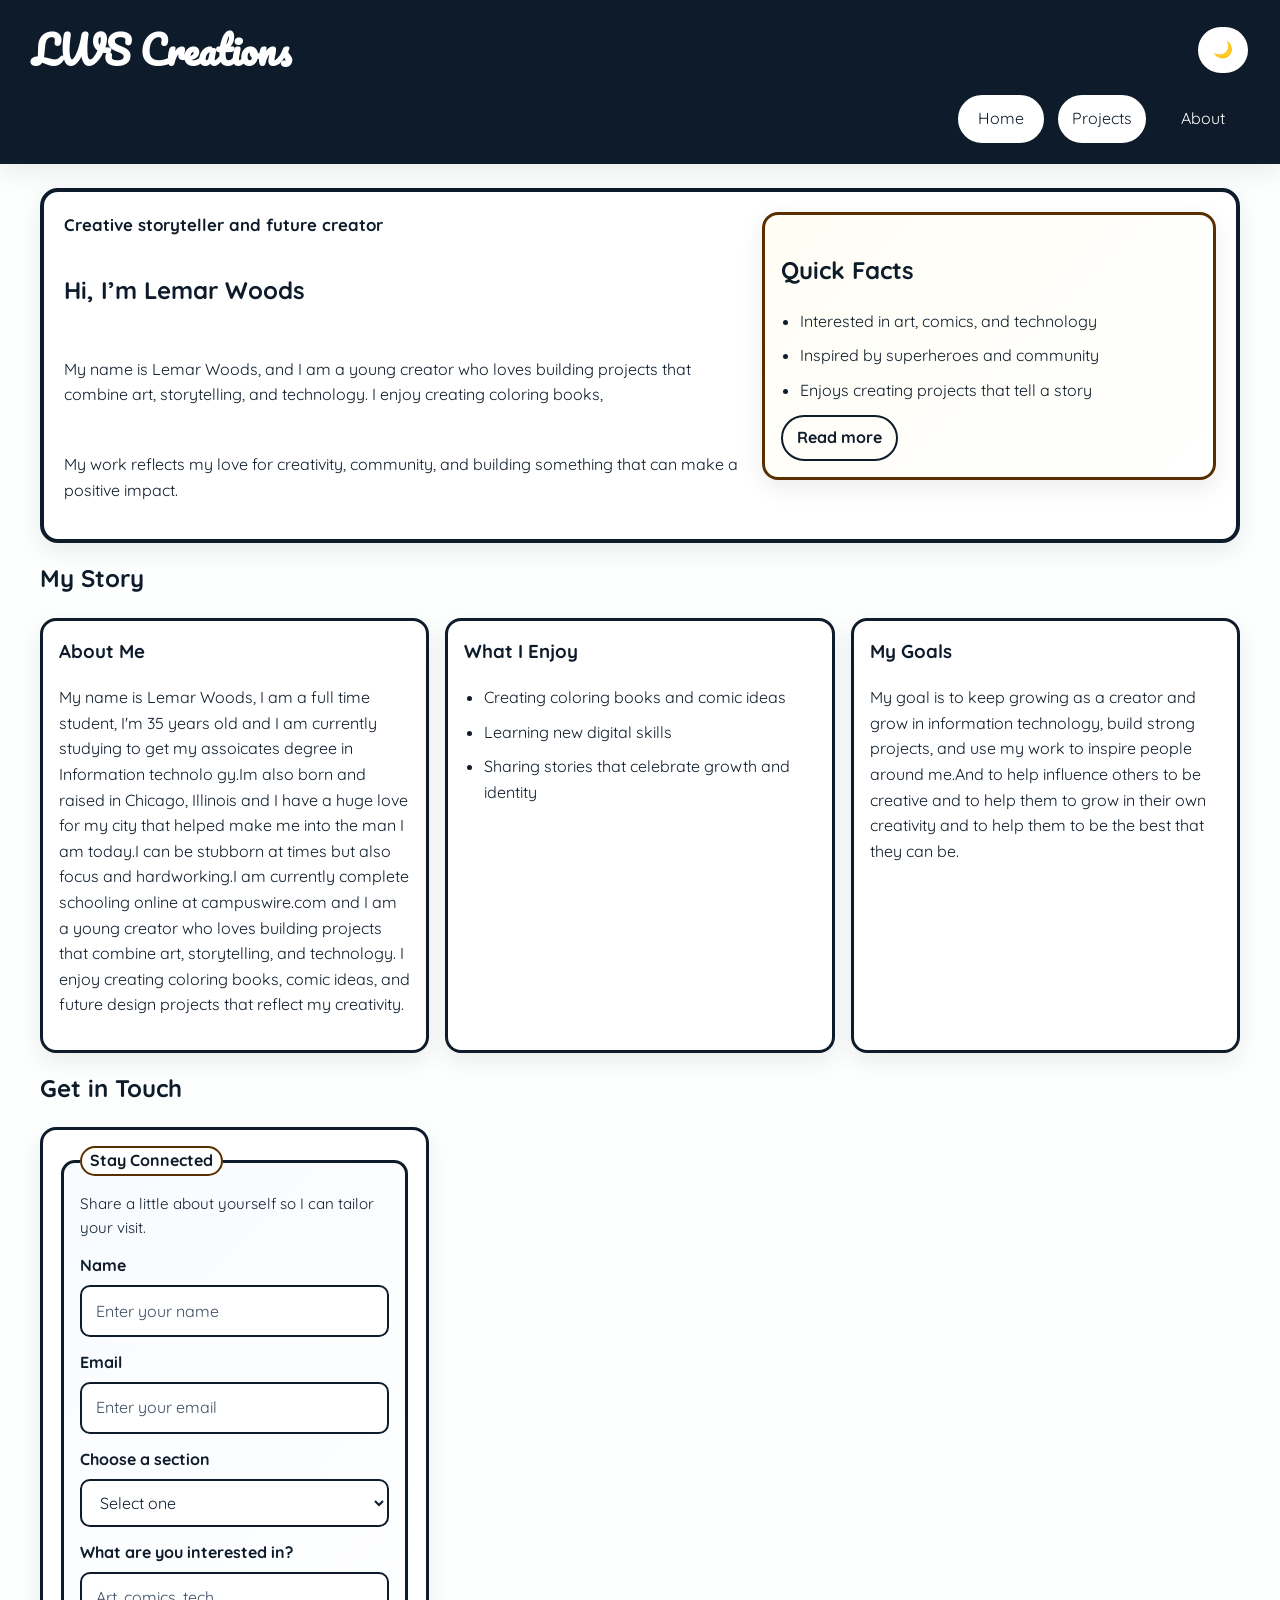
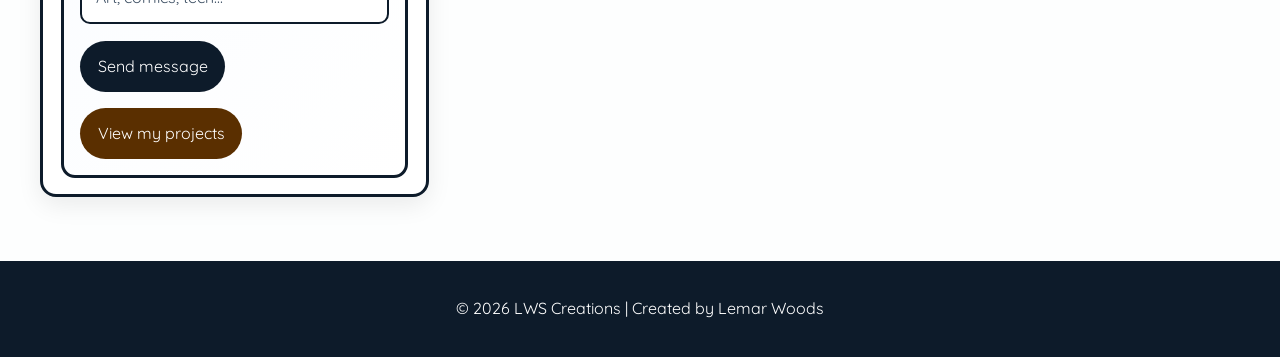
==== about.html @ 0c905b4f "Add DOM interactions and UI enhancements" ====
<!DOCTYPE html>
<!-- Updated: 2026-08-10 v2 -->
<html lang="en" dir="ltr">

<head>
    <meta charset="UTF-8">
    <meta name="viewport" content="width=device-width, initial-scale=1.0">
    <meta name="description"
        content="Learn more about Lemar Woods, his creative journey, and the ideas behind LWS Creations.">
    <title>About Me | LWS Creations</title>
    <link rel="preconnect" href="https://fonts.googleapis.com">
    <link rel="preconnect" href="https://fonts.gstatic.com" crossorigin>
    <link href="https://fonts.googleapis.com/css2?family=Pacifico&family=Quicksand:wght@400;500;700&display=swap"
        rel="stylesheet">
    <link rel="stylesheet" href="./assets/css/style.css">
</head>

<body>
    <a class="skip-link" href="#main-content-title">Skip to main content</a>
    <div class="page">
        <header class="site-header">
            <div class="header-row">
                <a class="site-brand" href="index.html">LWS Creations</a>
                <div class="header-actions">
                    <button class="theme-toggle" type="button" aria-label="Switch to dark mode" aria-pressed="false">🌙</button>
                    <button class="nav-toggle" type="button" aria-label="Toggle navigation" aria-expanded="false">Menu</button>
                </div>
            </div>
            <nav class="top-nav" aria-label="Main navigation" aria-hidden="true">
                <a href="index.html" class="nav-box">Home</a>
                <a href="projects.html" class="nav-box">Projects</a>
                <a href="about.html" class="nav-box" aria-current="page">About</a>
            </nav>
        </header>
        <main id="main-content">
            <section class="about-hero" aria-labelledby="main-content-title">
                <div class="about-hero__content">
                    <p class="tagline">Creative storyteller and future creator</p>
                    <h1 id="main-content-title" tabindex="-1">Hi, I’m Lemar Woods</h1>
                    <p>
                        My name is Lemar Woods, and I am a young creator who loves building projects that combine art,
                        storytelling, and technology. I enjoy creating coloring books,
                    </p>
                    <p>
                        My work reflects my love for creativity, community, and building something that can make a
                        positive impact.
                    </p>
                </div>

                <div class="about-card about-card--accent">
                    <h2>Quick Facts</h2>
                    <ul class="about-list">
                        <li>Interested in art, comics, and technology</li>
                        <li>Inspired by superheroes and community</li>
                        <li>Enjoys creating projects that tell a story</li>
                    </ul>
                    <button class="read-more-toggle" type="button" data-read-more-target="about-facts" aria-expanded="false">Read more</button>
                    <div id="about-facts" class="read-more-content" hidden>
                        <p>
                            I am always learning how to blend creativity with practical digital skills so my ideas can
                            grow into meaningful projects and experiences.
                        </p>
                    </div>
                </div>
            </section>

            <section class="about-grid" aria-labelledby="story-heading">
                <h2 id="story-heading">My Story</h2>
                <article class="about-card">
                    <h3>About Me</h3>
                    <p>
                        My name is Lemar Woods, I am a full time student, I'm 35 years old and I am currently studying
                        to
                        get my assoicates degree in Information technolo
                        gy.Im also born and raised in Chicago, Illinois and I have a huge love for my city that helped
                        make me into the man I am today.I can be stubborn at times but also focus and hardworking.I am
                        currently complete schooling online at campuswire.com and I am a young creator who loves
                        building projects that combine art, storytelling, and technology. I enjoy creating coloring
                        books, comic ideas, and future design projects that reflect my creativity.
                    </p>
                </article>

                <article class="about-card">
                    <h3>What I Enjoy</h3>
                    <ul class="about-list">
                        <li>Creating coloring books and comic ideas</li>
                        <li>Learning new digital skills</li>
                        <li>Sharing stories that celebrate growth and identity</li>
                    </ul>
                </article>

                <article class="about-card">
                    <h3>My Goals</h3>
                    <p>
                        My goal is to keep growing as a creator and grow in information technology, build strong
                        projects, and use my work to inspire
                        people around me.And to help influence others to be creative and to help them to grow in their
                        own creativity and to help them to be the best that they can be.
                    </p>
                </article>
            </section>

            <section class="about-grid" aria-labelledby="connect-section-heading">
                <h2 id="connect-section-heading">Get in Touch</h2>
                <article class="about-card">
                    <form class="about-form" action="#" method="post" novalidate>
                        <fieldset class="about-fieldset">
                            <legend>Stay Connected</legend>
                            <p class="about-help-text">Share a little about yourself so I can tailor your visit.</p>
                            <div class="about-form-group">
                                <label class="about-label" for="name">Name</label>
                                <input type="text" id="name" name="name" placeholder="Enter your name"
                                    class="about-input" aria-describedby="name-error" autocomplete="name" required>
                                <p id="name-error" class="error-message" role="alert" hidden>Please enter your name.</p>
                            </div>
                            <div class="about-form-group">
                                <label class="about-label" for="email">Email</label>
                                <input type="email" id="email" name="email" placeholder="Enter your email"
                                    class="about-input" aria-describedby="email-error" autocomplete="email"
                                    inputmode="email" required>
                                <p id="email-error" class="error-message" role="alert" hidden>Please enter a valid email
                                    address.</p>
                            </div>
                            <div class="about-form-group">
                                <label class="about-label" for="section-select">Choose a section</label>
                                <select id="section-select" name="section" class="about-input"
                                    aria-describedby="section-error" required>
                                    <option value="">Select one</option>
                                    <option value="projects">Projects</option>
                                    <option value="about">About</option>
                                </select>
                                <p id="section-error" class="error-message" role="alert" hidden>Please choose a section.
                                </p>
                            </div>
                            <div class="about-form-group">
                                <label class="about-label" for="interest">What are you interested in?</label>
                                <input type="text" id="interest" name="interest" placeholder="Art, comics, tech..."
                                    class="about-input" aria-describedby="interest-error" required>
                                <p id="interest-error" class="error-message" role="alert" hidden>Please enter your
                                    interest.</p>
                            </div>
                            <div class="about-actions">
                                <button type="submit" class="btn">Send message</button>
                                <a class="btn btn--secondary" href="./projects.html">View my projects</a>
                            </div>
                        </fieldset>
                    </form>
                </article>
            </section>
        </main>

        <footer>
            <p>&copy; <span data-current-year></span> LWS Creations | Created by Lemar Woods</p>
        </footer>
    </div>
    <script src="./assets/js/site.js"></script>
</body>

</html>
---- assets/css/style.css ----
@import url('https://fonts.googleapis.com/css2?family=Pacifico&family=Quicksand:wght@400;500;700&display=swap');

:root {
    --navy: #0d1b2a;
    --gold: #5a2f00;
    --ink-strong: #102132;
    --placeholder-ink: #3d4f63;
    --danger: #8a1f17;
    --light: #fdfefe;
    --white: #ffffff;
    --shadow: 0 8px 24px rgba(0, 0, 0, 0.08);
}

body.dark-mode {
    --navy: #eaf1ff;
    --gold: #f7d27d;
    --ink-strong: #edf3ff;
    --placeholder-ink: #c2d1ec;
    --danger: #ff9d96;
    --light: #0b1220;
    --white: #142133;
    --shadow: 0 10px 28px rgba(0, 0, 0, 0.35);
}

* {
    box-sizing: border-box;
}

body {
    margin: 0;
    padding: 0;
    font-family: 'Quicksand', 'Segoe UI', Arial, sans-serif;
    background-color: var(--light);
    color: var(--navy);
    font-size: 16px;
    line-height: 1.6;
    min-width: 320px;
    transition: background-color 0.2s ease, color 0.2s ease;
}

a:hover,
a:focus-visible,
button:hover,
button:focus-visible,
.btn:hover,
.btn:focus-visible,
.nav-box:hover,
.nav-box:focus-visible,
.about-input:focus {
    outline: 3px solid var(--gold);
    outline-offset: 3px;
}

.skip-link {
    position: absolute;
    left: -9999px;
    top: 0;
    background-color: var(--navy);
    color: var(--white);
    padding: 0.75rem 1rem;
    z-index: 100;
    border-radius: 0 0 0.75rem 0;
}

.skip-link:focus,
.skip-link:focus-visible {
    left: 0;
    outline: 3px solid var(--gold);
    outline-offset: 0;
}

img {
    display: block;
    width: 100%;
    height: auto;
    margin: 0;
    border: 4px solid var(--navy);
    border-radius: 12px;
}

a {
    color: inherit;
    text-decoration: none;
}

.page {
    min-height: 100vh;
    width: 100%;
    max-width: 100%;
}

.site-header {
    background-color: var(--navy);
    color: var(--white);
    padding: 1rem 1.25rem;
    position: sticky;
    top: 0;
    z-index: 10;
    box-shadow: var(--shadow);
}

.header-row {
    display: flex;
    align-items: center;
    justify-content: space-between;
    gap: 0.75rem;
}

.header-actions {
    display: flex;
    align-items: center;
    gap: 0.5rem;
}

.site-header .site-brand {
    display: block;
    margin: 0;
    text-align: center;
    color: var(--white);
    font-family: 'Pacifico', cursive;
    font-size: clamp(1.8rem, 5vw, 2.4rem);
    font-weight: 700;
}

.site-header .site-brand:hover,
.site-header .site-brand:focus-visible {
    color: var(--white);
    text-decoration: underline;
    text-underline-offset: 0.25rem;
}

.top-nav {
    display: flex;
    flex-wrap: wrap;
    justify-content: center;
    gap: 0.6rem;
    margin-top: 0.75rem;
}

.nav-toggle,
.theme-toggle,
.read-more-toggle {
    border: 2px solid var(--white);
    background-color: var(--white);
    color: var(--navy);
    border-radius: 999px;
    font: inherit;
    font-weight: 700;
    cursor: pointer;
    transition: transform 0.2s ease, background-color 0.2s ease;
}

.nav-toggle,
.theme-toggle {
    padding: 0.5rem 0.8rem;
    min-width: 50px;
}

.read-more-toggle {
    padding: 0.5rem 0.9rem;
    border-color: var(--navy);
    background-color: transparent;
    color: var(--navy);
    margin-top: 0.75rem;
}

.nav-box {
    background-color: var(--white);
    color: var(--navy);
    border: 2px solid var(--navy);
    padding: 0.7rem 0.9rem;
    border-radius: 999px;
    font-weight: 700;
    min-width: 90px;
    text-align: center;
    transition: transform 0.2s ease, background-color 0.2s ease;
    font: inherit;
    cursor: pointer;
}

.nav-box[aria-current="page"] {
    background-color: var(--navy);
    color: var(--white);
}

.nav-box:hover,
.nav-box:focus-visible {
    background-color: var(--navy);
    color: var(--white);
    transform: translateY(-2px);
    outline: none;
}

main {
    padding: 1rem 0.75rem 2rem;
}

.hero {
    display: grid;
    gap: 1rem;
    max-width: 1200px;
    margin: 0 auto;
    background-color: var(--white);
    border: 4px solid var(--navy);
    border-radius: 18px;
    padding: 1rem;
    box-shadow: var(--shadow);
}

.hero-content {
    display: flex;
    flex-direction: column;
    justify-content: center;
    gap: 0.75rem;
}

.hero-actions {
    display: flex;
    flex-wrap: wrap;
    gap: 0.75rem;
}

.tagline {
    margin: 0;
    color: var(--navy);
    font-weight: 700;
    font-size: 1.05rem;
}

.hero h2 {
    margin: 0;
    color: var(--navy);
    font-family: 'Pacifico', cursive;
    font-size: clamp(1.4rem, 4vw, 1.9rem);
}

.hero p {
    margin: 0;
}

.btn {
    display: inline-block;
    width: max-content;
    background-color: var(--navy);
    color: var(--white);
    padding: 0.8rem 1.1rem;
    border: none;
    border-radius: 999px;
    font-weight: 700;
    margin-top: 0.25rem;
    cursor: pointer;
    font: inherit;
}

.btn:hover {
    background-color: var(--gold);
    color: var(--white);
}

.nav-toggle:hover,
.nav-toggle:focus-visible,
.theme-toggle:hover,
.theme-toggle:focus-visible,
.read-more-toggle:hover,
.read-more-toggle:focus-visible {
    transform: translateY(-2px);
    outline: none;
}

.btn--secondary {
    background-color: var(--gold);
    color: var(--white);
}

.btn--secondary:hover {
    background-color: var(--navy);
    color: var(--white);
}

.hero img {
    border-color: var(--gold);
}

.content-grid {
    display: grid;
    gap: 1rem;
    max-width: 1200px;
    margin: 1rem auto 0;
}

.content-grid h2,
.about-grid h2 {
    grid-column: 1 / -1;
    margin: 0 0 0.25rem;
    color: var(--navy);
    font-size: clamp(1.2rem, 3vw, 1.5rem);
}

.card {
    background-color: var(--white);
    padding: 1rem;
    border-radius: 16px;
    box-shadow: var(--shadow);
    border: 3px solid var(--navy);
}

.card h3 {
    margin-top: 0;
    color: var(--navy);
}

.project-list {
    padding-left: 1.2rem;
    margin: 0;
}

.project-list li {
    margin-bottom: 0.75rem;
}

.project-list .project-image-item {
    list-style: none;
    margin: 0;
    padding: 0;
}

.project-image {
    display: block;
    width: 100%;
    max-width: 320px;
    margin: 0.75rem 0 1rem;
    border: 3px solid var(--navy);
    border-radius: 14px;
}

.card:nth-child(2) {
    border-color: var(--gold);
}

.about-hero {
    display: grid;
    gap: 1rem;
    max-width: 1200px;
    margin: 0 auto;
    background-color: var(--white);
    border: 4px solid var(--navy);
    border-radius: 18px;
    padding: 1.25rem;
    box-shadow: var(--shadow);
}

.about-hero__content {
    display: flex;
    flex-direction: column;
    gap: 0.75rem;
}

.about-card {
    background-color: var(--white);
    padding: 1rem;
    border-radius: 16px;
    box-shadow: var(--shadow);
    border: 3px solid var(--navy);
}

.about-card--accent {
    border-color: var(--gold);
    background: linear-gradient(135deg, #fffdf4 0%, #ffffff 100%);
}

.about-card h3 {
    margin-top: 0;
    color: var(--navy);
}

.about-list {
    margin: 0;
    padding-left: 1.2rem;
    display: grid;
    gap: 0.55rem;
}

.about-grid {
    display: grid;
    gap: 1rem;
    max-width: 1200px;
    margin: 1rem auto 0;
}

.about-form {
    margin: 0;
}

.about-fieldset {
    border: 3px solid var(--navy);
    border-radius: 14px;
    padding: 1rem;
    background: linear-gradient(135deg, #f8fbff 0%, #ffffff 100%);
}

.about-fieldset legend {
    padding: 0 0.5rem;
    font-weight: 700;
    color: var(--navy);
    background-color: var(--white);
    border: 2px solid var(--gold);
    border-radius: 999px;
}

.about-label {
    display: block;
    font-weight: 700;
    color: var(--navy);
    margin-bottom: 0.4rem;
}

.about-help-text {
    margin: 0 0 0.8rem;
    color: var(--ink-strong);
    font-size: 0.95rem;
}

.about-form-group {
    margin-bottom: 0.8rem;
}

.about-input {
    width: 100%;
    padding: 0.7rem 0.85rem;
    border: 2px solid var(--navy);
    border-radius: 10px;
    font: inherit;
    color: var(--navy);
    background-color: var(--white);
}

.about-input::placeholder {
    color: var(--placeholder-ink);
    opacity: 1;
}

.about-input:focus {
    outline: none;
    border-color: var(--gold);
    box-shadow: 0 0 0 3px rgba(244, 208, 63, 0.25);
}

.about-actions {
    display: flex;
    flex-wrap: wrap;
    gap: 0.75rem;
    margin-top: 0.75rem;
}

.error-message {
    color: var(--danger);
    font-size: 0.9rem;
    margin: 0.25rem 0 0;
}

.home-connect {
    margin-top: 1.25rem;
}

.home-connect__card {
    border-color: var(--gold);
    background: linear-gradient(135deg, #fff9f1 0%, #ffffff 100%);
}

.home-connect .about-fieldset {
    background: linear-gradient(145deg, #ffffff 0%, #f7fbff 100%);
    border-color: var(--gold);
}

.home-connect .about-help-text {
    color: #20354a;
}

.home-connect .about-input {
    border-width: 2px;
}

.read-more-content {
    margin-top: 0.75rem;
    padding-top: 0.75rem;
    border-top: 2px solid rgba(13, 27, 42, 0.15);
}

footer {
    background-color: var(--navy);
    color: var(--white);
    text-align: center;
    padding: 1.2rem 1rem;
    margin-top: 1.5rem;
}

@media (max-width: 767px) {
    .header-row {
        align-items: flex-start;
    }

    .top-nav {
        display: none;
        flex-direction: column;
        align-items: stretch;
        margin-top: 0.75rem;
    }

    .top-nav.is-open {
        display: flex;
    }

    .nav-toggle {
        display: inline-flex;
    }
}

@media (prefers-reduced-motion: reduce) {
    *, *::before, *::after {
        scroll-behavior: auto !important;
        transition-duration: 0.01ms !important;
        animation-duration: 0.01ms !important;
        animation-iteration-count: 1 !important;
    }
}

@media (min-width: 768px) {
    .nav-toggle {
        display: none;
    }

    .top-nav {
        display: flex !important;
    }

    main {
        padding: 1.5rem 1.25rem 2.5rem;
    }

    .hero {
        grid-template-columns: 1.2fr 0.8fr;
        padding: 1.5rem;
        align-items: center;
    }

    .content-grid {
        grid-template-columns: repeat(2, minmax(0, 1fr));
    }

    .content-grid .card:last-child {
        grid-column: 1 / -1;
    }

    .about-hero {
        grid-template-columns: 1.2fr 0.8fr;
        align-items: start;
    }

    .about-grid {
        grid-template-columns: repeat(2, minmax(0, 1fr));
    }

    .about-grid .about-card:last-child {
        grid-column: 1 / -1;
    }
}

@media (min-width: 1200px) {
    .site-header {
        padding: 1.2rem 2rem;
    }

    .top-nav {
        justify-content: flex-end;
    }

    .hero {
        grid-template-columns: 1.1fr 0.9fr;
        padding: 2rem;
    }

    .content-grid {
        grid-template-columns: repeat(3, minmax(0, 1fr));
    }

    .content-grid .card:last-child {
        grid-column: auto;
    }

    .about-grid {
        grid-template-columns: repeat(3, minmax(0, 1fr));
    }

    .about-grid .about-card:last-child {
        grid-column: auto;
    }
}
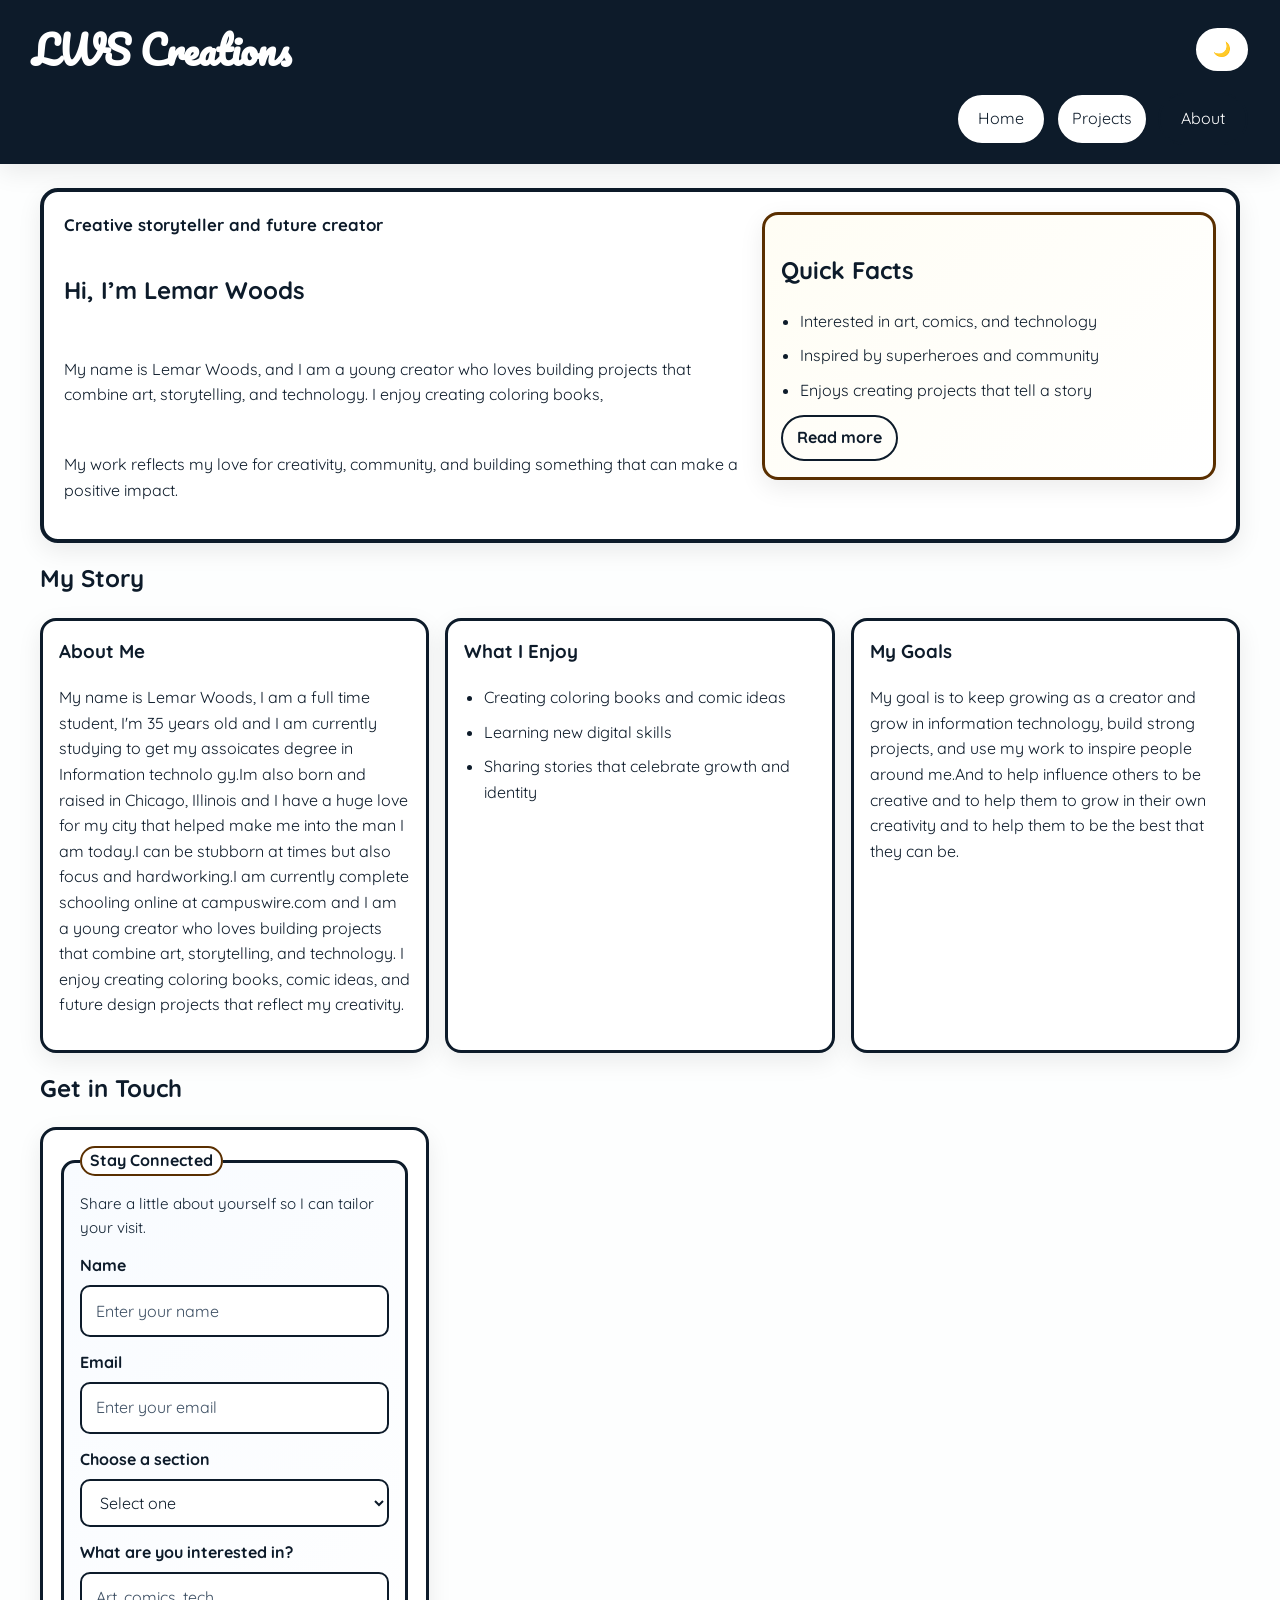
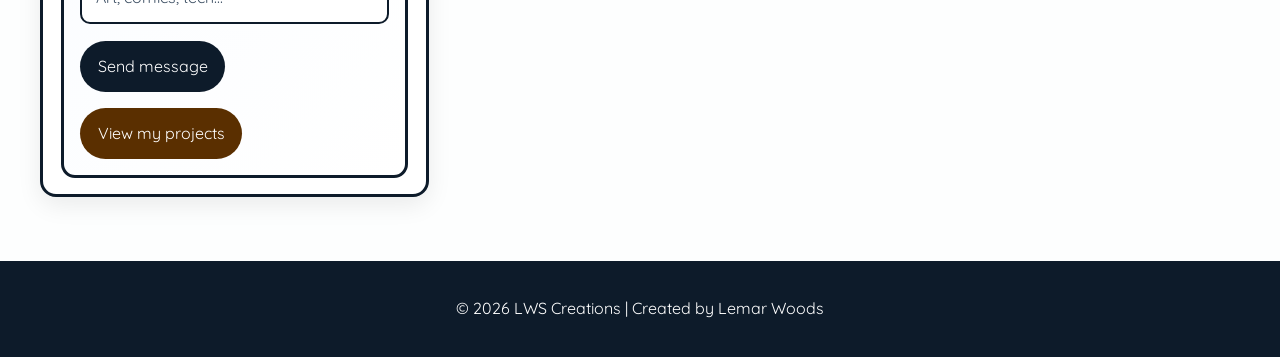
==== commit 7f68c931: "Add back to top button with addEventListener" ====
--- a/about.html
+++ b/about.html
@@ -22,8 +22,10 @@
             <div class="header-row">
                 <a class="site-brand" href="index.html">LWS Creations</a>
                 <div class="header-actions">
-                    <button class="theme-toggle" type="button" aria-label="Switch to dark mode" aria-pressed="false">🌙</button>
-                    <button class="nav-toggle" type="button" aria-label="Toggle navigation" aria-expanded="false">Menu</button>
+                    <button class="theme-toggle" type="button" aria-label="Switch to dark mode"
+                        aria-pressed="false">🌙</button>
+                    <button class="nav-toggle" type="button" aria-label="Toggle navigation"
+                        aria-expanded="false">Menu</button>
                 </div>
             </div>
             <nav class="top-nav" aria-label="Main navigation" aria-hidden="true">
@@ -54,7 +56,8 @@
                         <li>Inspired by superheroes and community</li>
                         <li>Enjoys creating projects that tell a story</li>
                     </ul>
-                    <button class="read-more-toggle" type="button" data-read-more-target="about-facts" aria-expanded="false">Read more</button>
+                    <button class="read-more-toggle" type="button" data-read-more-target="about-facts"
+                        aria-expanded="false">Read more</button>
                     <div id="about-facts" class="read-more-content" hidden>
                         <p>
                             I am always learning how to blend creativity with practical digital skills so my ideas can
@@ -151,6 +154,7 @@
 
         <footer>
             <p>&copy; <span data-current-year></span> LWS Creations | Created by Lemar Woods</p>
+            <button class="back-to-top" type="button" aria-label="Back to top" hidden>Back to top ↑</button>
         </footer>
     </div>
     <script src="./assets/js/site.js"></script>
--- a/assets/css/style.css
+++ b/assets/css/style.css
@@ -153,7 +153,11 @@
 .nav-toggle,
 .theme-toggle {
     padding: 0.5rem 0.8rem;
-    min-width: 50px;
+    min-width: 52px;
+    display: inline-flex;
+    align-items: center;
+    justify-content: center;
+    font-size: 0.9rem;
 }
 
 .read-more-toggle {
@@ -162,6 +166,20 @@
     background-color: transparent;
     color: var(--navy);
     margin-top: 0.75rem;
+}
+
+.toggle-highlight {
+    display: inline-block;
+    width: max-content;
+    padding: 0.7rem 1rem;
+    margin-top: 0.75rem;
+    border: 2px solid var(--navy);
+    border-radius: 999px;
+    background-color: var(--white);
+    color: var(--navy);
+    font: inherit;
+    font-weight: 700;
+    cursor: pointer;
 }
 
 .nav-box {
@@ -302,6 +320,17 @@
     border-radius: 16px;
     box-shadow: var(--shadow);
     border: 3px solid var(--navy);
+    cursor: pointer;
+    transition: transform 0.2s ease, border-color 0.2s ease, box-shadow 0.2s ease;
+}
+
+.card.is-selected,
+.about-card.is-selected,
+.card.is-featured,
+.about-card.is-featured {
+    border-color: var(--gold);
+    box-shadow: 0 0 0 3px rgba(90, 47, 0, 0.12), var(--shadow);
+    transform: translateY(-2px);
 }
 
 .card h3 {
@@ -499,24 +528,54 @@
         align-items: flex-start;
     }
 
+    .site-header {
+        padding-bottom: 0.9rem;
+    }
+
     .top-nav {
         display: none;
         flex-direction: column;
         align-items: stretch;
         margin-top: 0.75rem;
+        padding: 0.5rem;
+        border-radius: 14px;
+        background: rgba(255, 255, 255, 0.08);
+        border: 1px solid rgba(255, 255, 255, 0.12);
+        box-shadow: inset 0 1px 0 rgba(255, 255, 255, 0.08);
     }
 
     .top-nav.is-open {
         display: flex;
     }
 
+    .nav-box {
+        display: block;
+        width: 100%;
+        padding: 0.85rem 1rem;
+        border-radius: 12px;
+        background-color: var(--white);
+        color: var(--navy);
+        font-size: 1rem;
+    }
+
+    .nav-box[aria-current="page"] {
+        background-color: var(--navy);
+        color: var(--white);
+    }
+
     .nav-toggle {
         display: inline-flex;
+        background-color: rgba(255, 255, 255, 0.12);
+        border-color: rgba(255, 255, 255, 0.35);
+        color: var(--white);
     }
 }
 
 @media (prefers-reduced-motion: reduce) {
-    *, *::before, *::after {
+
+    *,
+    *::before,
+    *::after {
         scroll-behavior: auto !important;
         transition-duration: 0.01ms !important;
         animation-duration: 0.01ms !important;
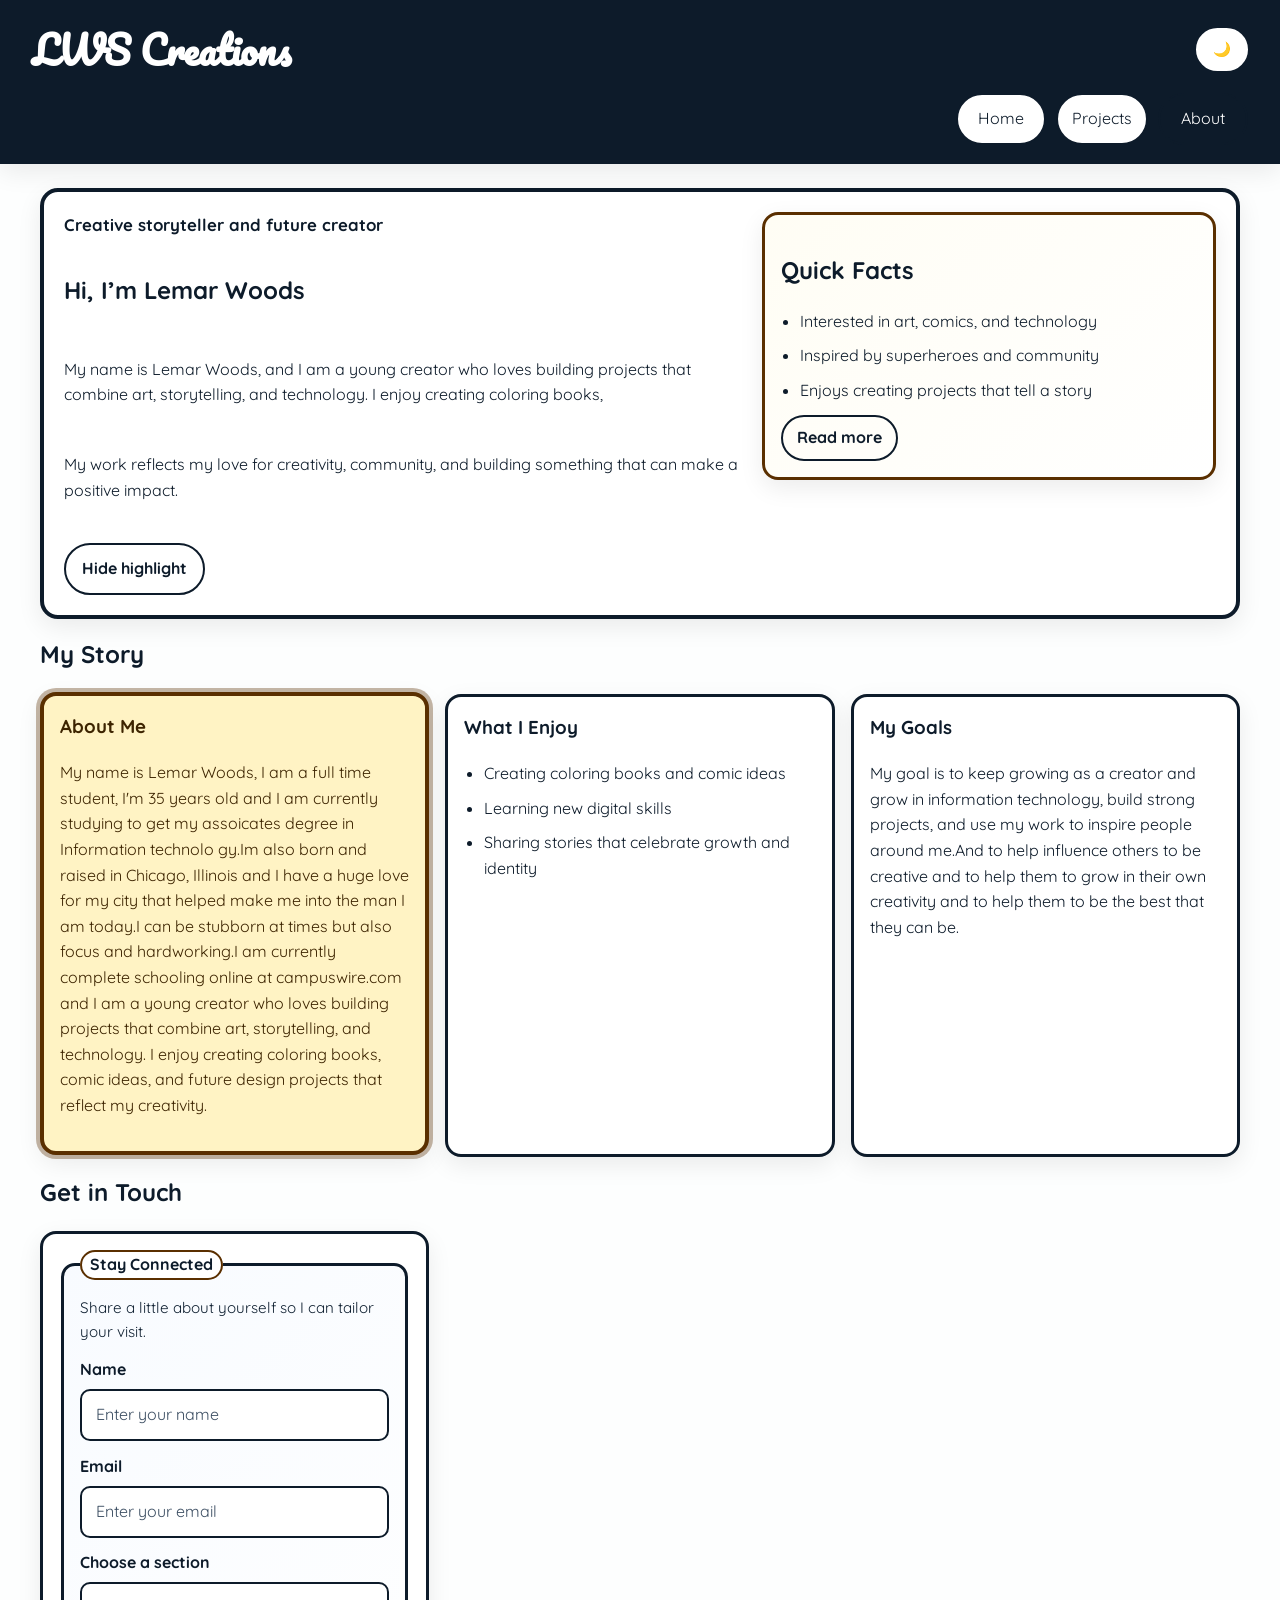
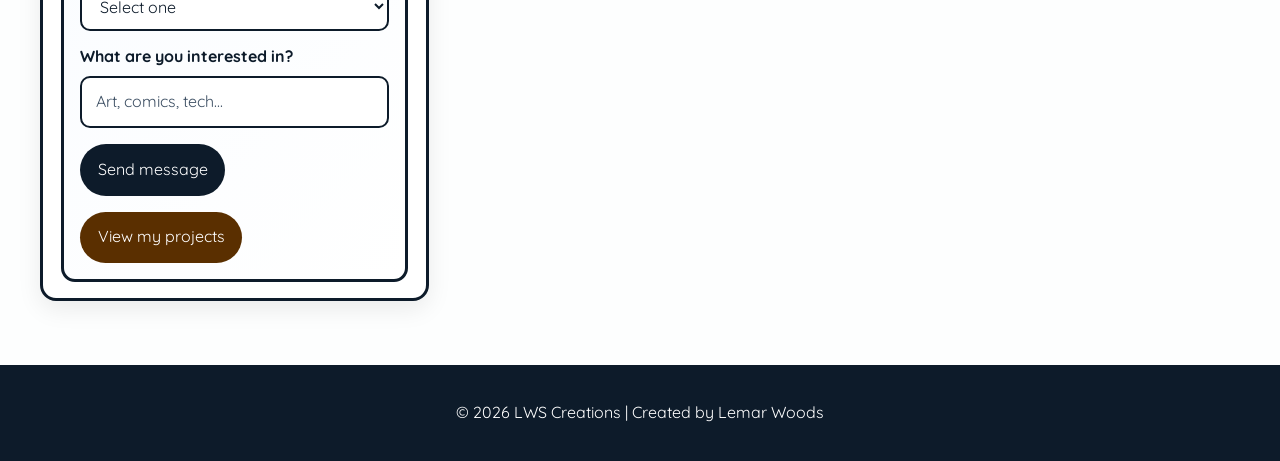
==== commit d02ff15a: "Fix highlight toggle contrast and add it to all pages; update README" ====
--- a/about.html
+++ b/about.html
@@ -20,7 +20,7 @@
     <div class="page">
         <header class="site-header">
             <div class="header-row">
-                <a class="site-brand" href="index.html">LWS Creations</a>
+                <span class="site-brand">LWS Creations</span>
                 <div class="header-actions">
                     <button class="theme-toggle" type="button" aria-label="Switch to dark mode"
                         aria-pressed="false">🌙</button>
@@ -47,6 +47,8 @@
                         My work reflects my love for creativity, community, and building something that can make a
                         positive impact.
                     </p>
+
+                    <button class="toggle-highlight" type="button" aria-pressed="false">Toggle highlight</button>
                 </div>
 
                 <div class="about-card about-card--accent">
@@ -56,8 +58,8 @@
                         <li>Inspired by superheroes and community</li>
                         <li>Enjoys creating projects that tell a story</li>
                     </ul>
-                    <button class="read-more-toggle" type="button" data-read-more-target="about-facts"
-                        aria-expanded="false">Read more</button>
+                    <button id="about-facts-toggle" class="read-more-toggle" type="button" aria-expanded="false">Read
+                        more</button>
                     <div id="about-facts" class="read-more-content" hidden>
                         <p>
                             I am always learning how to blend creativity with practical digital skills so my ideas can
@@ -125,9 +127,9 @@
                                     address.</p>
                             </div>
                             <div class="about-form-group">
-                                <label class="about-label" for="section-select">Choose a section</label>
-                                <select id="section-select" name="section" class="about-input"
-                                    aria-describedby="section-error" required>
+                                <label class="about-label" for="section">Choose a section</label>
+                                <select id="section" name="section" class="about-input" aria-describedby="section-error"
+                                    required>
                                     <option value="">Select one</option>
                                     <option value="projects">Projects</option>
                                     <option value="about">About</option>
@@ -153,7 +155,7 @@
         </main>
 
         <footer>
-            <p>&copy; <span data-current-year></span> LWS Creations | Created by Lemar Woods</p>
+            <p>&copy; <span id="current-year"></span> LWS Creations | Created by Lemar Woods</p>
             <button class="back-to-top" type="button" aria-label="Back to top" hidden>Back to top ↑</button>
         </footer>
     </div>
--- a/assets/css/style.css
+++ b/assets/css/style.css
@@ -6,6 +6,7 @@
     --ink-strong: #102132;
     --placeholder-ink: #3d4f63;
     --danger: #8a1f17;
+    --success: #1e6b3a;
     --light: #fdfefe;
     --white: #ffffff;
     --shadow: 0 8px 24px rgba(0, 0, 0, 0.08);
@@ -17,6 +18,7 @@
     --ink-strong: #edf3ff;
     --placeholder-ink: #c2d1ec;
     --danger: #ff9d96;
+    --success: #6fd99a;
     --light: #0b1220;
     --white: #142133;
     --shadow: 0 10px 28px rgba(0, 0, 0, 0.35);
@@ -320,17 +322,22 @@
     border-radius: 16px;
     box-shadow: var(--shadow);
     border: 3px solid var(--navy);
-    cursor: pointer;
     transition: transform 0.2s ease, border-color 0.2s ease, box-shadow 0.2s ease;
 }
 
-.card.is-selected,
-.about-card.is-selected,
 .card.is-featured,
 .about-card.is-featured {
+    background-color: #fff3c4;
+    color: #3d2400;
     border-color: var(--gold);
-    box-shadow: 0 0 0 3px rgba(90, 47, 0, 0.12), var(--shadow);
+    border-width: 4px;
+    box-shadow: 0 0 0 4px rgba(90, 47, 0, 0.35), var(--shadow);
     transform: translateY(-2px);
+}
+
+.card.is-featured h3,
+.about-card.is-featured h3 {
+    color: #3d2400;
 }
 
 .card h3 {
@@ -487,6 +494,86 @@
     margin: 0.25rem 0 0;
 }
 
+.form-success-message {
+    color: var(--success);
+    font-size: 0.9rem;
+    margin: 0.75rem 0 0;
+}
+
+.interactive-panel {
+    margin-top: 1.25rem;
+}
+
+.interactive-card {
+    display: flex;
+    flex-direction: column;
+    cursor: default;
+}
+
+.spark-idea-output {
+    margin: 0.75rem 0 0;
+    font-weight: 700;
+    color: var(--navy);
+}
+
+.mood-preview {
+    margin-top: 0.75rem;
+    padding: 0.85rem;
+    border: 2px dashed var(--navy);
+    border-radius: 12px;
+    color: var(--ink-strong);
+    transition: background-color 0.2s ease, color 0.2s ease;
+}
+
+.goal-form-row {
+    display: flex;
+    flex-wrap: wrap;
+    gap: 0.6rem;
+    align-items: flex-start;
+}
+
+.goal-form-row .about-input {
+    flex: 1 1 12rem;
+}
+
+.goal-list {
+    list-style: none;
+    margin: 0.85rem 0 0;
+    padding: 0;
+    display: flex;
+    flex-direction: column;
+    gap: 0.5rem;
+}
+
+.goal-list-item {
+    display: flex;
+    align-items: center;
+    justify-content: space-between;
+    gap: 0.75rem;
+    background-color: var(--light);
+    border: 2px solid var(--navy);
+    border-radius: 10px;
+    padding: 0.5rem 0.75rem;
+}
+
+.goal-remove-btn {
+    background: none;
+    border: 2px solid var(--danger);
+    color: var(--danger);
+    border-radius: 999px;
+    padding: 0.25rem 0.7rem;
+    font: inherit;
+    font-size: 0.85rem;
+    cursor: pointer;
+}
+
+.goal-remove-btn:hover,
+.goal-remove-btn:focus-visible {
+    background-color: var(--danger);
+    color: var(--white);
+    outline: none;
+}
+
 .home-connect {
     margin-top: 1.25rem;
 }
@@ -521,6 +608,24 @@
     text-align: center;
     padding: 1.2rem 1rem;
     margin-top: 1.5rem;
+}
+
+.back-to-top {
+    margin-top: 0.75rem;
+    padding: 0.5rem 1.1rem;
+    border-radius: 999px;
+    border: 1px solid rgba(255, 255, 255, 0.4);
+    background: transparent;
+    color: var(--white);
+    font-family: inherit;
+    font-size: 0.9rem;
+    cursor: pointer;
+    transition: background-color 0.18s ease, transform 0.18s ease;
+}
+
+.back-to-top:hover {
+    background-color: rgba(255, 255, 255, 0.15);
+    transform: translateY(-2px);
 }
 
 @media (max-width: 767px) {
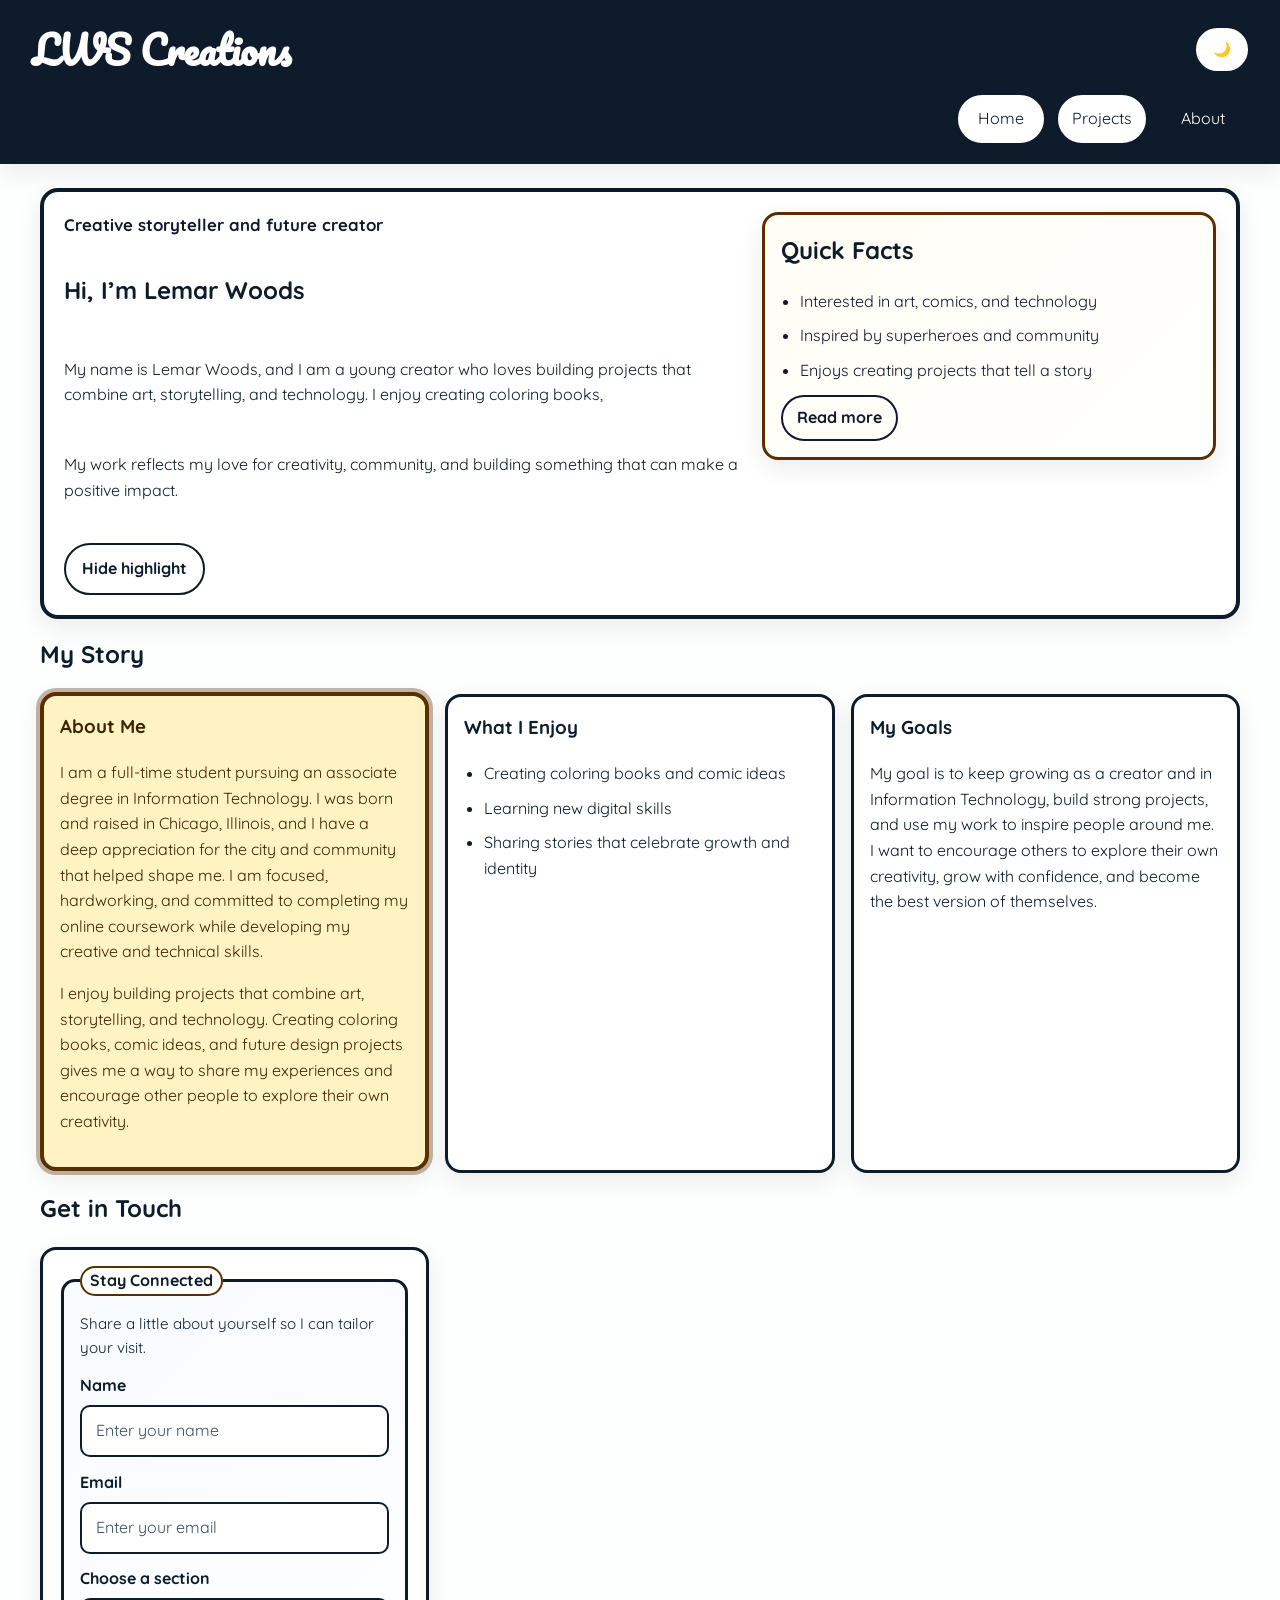
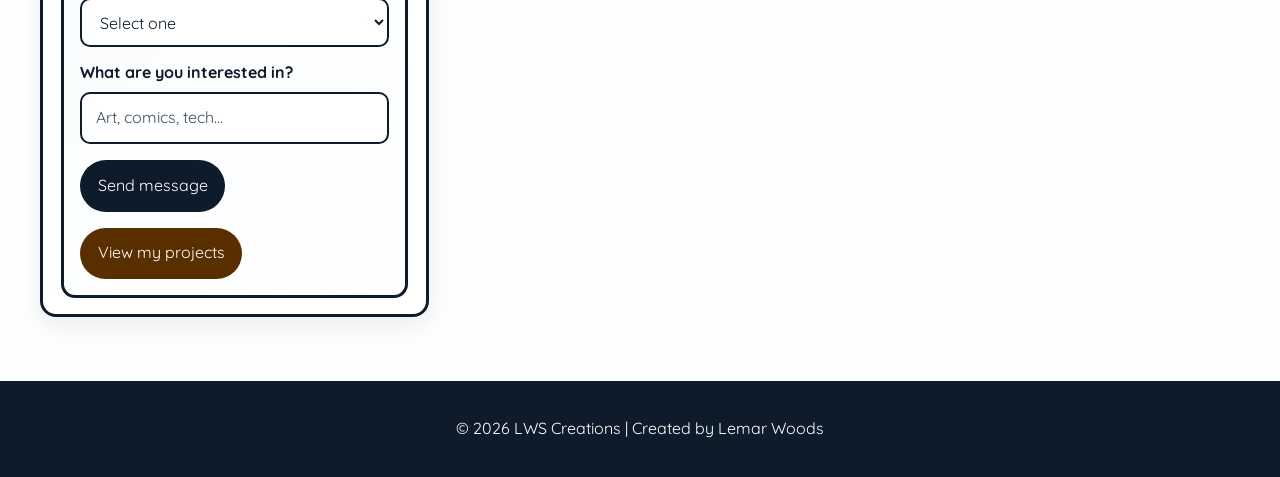
==== commit a506965b: "Polish portfolio submission" ====
--- a/about.html
+++ b/about.html
@@ -74,14 +74,15 @@
                 <article class="about-card">
                     <h3>About Me</h3>
                     <p>
-                        My name is Lemar Woods, I am a full time student, I'm 35 years old and I am currently studying
-                        to
-                        get my assoicates degree in Information technolo
-                        gy.Im also born and raised in Chicago, Illinois and I have a huge love for my city that helped
-                        make me into the man I am today.I can be stubborn at times but also focus and hardworking.I am
-                        currently complete schooling online at campuswire.com and I am a young creator who loves
-                        building projects that combine art, storytelling, and technology. I enjoy creating coloring
-                        books, comic ideas, and future design projects that reflect my creativity.
+                        I am a full-time student pursuing an associate degree in Information Technology. I was born
+                        and raised in Chicago, Illinois, and I have a deep appreciation for the city and community
+                        that helped shape me. I am focused, hardworking, and committed to completing my online
+                        coursework while developing my creative and technical skills.
+                    </p>
+                    <p>
+                        I enjoy building projects that combine art, storytelling, and technology. Creating coloring
+                        books, comic ideas, and future design projects gives me a way to share my experiences and
+                        encourage other people to explore their own creativity.
                     </p>
                 </article>
 
@@ -97,10 +98,9 @@
                 <article class="about-card">
                     <h3>My Goals</h3>
                     <p>
-                        My goal is to keep growing as a creator and grow in information technology, build strong
-                        projects, and use my work to inspire
-                        people around me.And to help influence others to be creative and to help them to grow in their
-                        own creativity and to help them to be the best that they can be.
+                        My goal is to keep growing as a creator and in Information Technology, build strong projects,
+                        and use my work to inspire people around me. I want to encourage others to explore their own
+                        creativity, grow with confidence, and become the best version of themselves.
                     </p>
                 </article>
             </section>
--- a/assets/css/style.css
+++ b/assets/css/style.css
@@ -9,6 +9,14 @@
     --success: #1e6b3a;
     --light: #fdfefe;
     --white: #ffffff;
+    --card-accent-bg: linear-gradient(135deg, #fffdf4 0%, #ffffff 100%);
+    --fieldset-bg: linear-gradient(135deg, #f8fbff 0%, #ffffff 100%);
+    --home-connect-bg: linear-gradient(135deg, #fff9f1 0%, #ffffff 100%);
+    --read-more-border: rgba(13, 27, 42, 0.15);
+    --nav-toggle-bg: rgba(255, 255, 255, 0.12);
+    --nav-toggle-border: rgba(255, 255, 255, 0.35);
+    --back-to-top-border: rgba(255, 255, 255, 0.45);
+    --back-to-top-hover: rgba(255, 255, 255, 0.15);
     --shadow: 0 8px 24px rgba(0, 0, 0, 0.08);
 }
 
@@ -21,6 +29,14 @@
     --success: #6fd99a;
     --light: #0b1220;
     --white: #142133;
+    --card-accent-bg: linear-gradient(135deg, #18283e 0%, #142133 100%);
+    --fieldset-bg: linear-gradient(135deg, #101c2c 0%, #142133 100%);
+    --home-connect-bg: linear-gradient(135deg, #18283e 0%, #142133 100%);
+    --read-more-border: rgba(234, 241, 255, 0.2);
+    --nav-toggle-bg: rgba(0, 0, 0, 0.12);
+    --nav-toggle-border: rgba(0, 0, 0, 0.25);
+    --back-to-top-border: rgba(20, 33, 51, 0.45);
+    --back-to-top-hover: rgba(0, 0, 0, 0.15);
     --shadow: 0 10px 28px rgba(0, 0, 0, 0.35);
 }
 
@@ -335,9 +351,38 @@
     transform: translateY(-2px);
 }
 
+.card.is-featured h2,
 .card.is-featured h3,
-.about-card.is-featured h3 {
+.card.is-featured p,
+.card.is-featured li,
+.card.is-featured .about-label,
+.card.is-featured .about-help-text,
+.card.is-featured .spark-idea-output,
+.about-card.is-featured h2,
+.about-card.is-featured h3,
+.about-card.is-featured p,
+.about-card.is-featured li,
+.about-card.is-featured .about-label,
+.about-card.is-featured .about-help-text {
     color: #3d2400;
+}
+
+.card.is-featured .read-more-toggle,
+.about-card.is-featured .read-more-toggle {
+    color: #3d2400;
+    border-color: #3d2400;
+}
+
+.card.is-featured .btn,
+.about-card.is-featured .btn {
+    background-color: #3d2400;
+    color: #fff3c4;
+}
+
+.card.is-featured .btn:hover,
+.about-card.is-featured .btn:hover {
+    background-color: #5a2f00;
+    color: #ffffff;
 }
 
 .card h3 {
@@ -401,9 +446,10 @@
 
 .about-card--accent {
     border-color: var(--gold);
-    background: linear-gradient(135deg, #fffdf4 0%, #ffffff 100%);
-}
-
+    background: var(--card-accent-bg);
+}
+
+.about-card h2,
 .about-card h3 {
     margin-top: 0;
     color: var(--navy);
@@ -431,7 +477,7 @@
     border: 3px solid var(--navy);
     border-radius: 14px;
     padding: 1rem;
-    background: linear-gradient(135deg, #f8fbff 0%, #ffffff 100%);
+    background: var(--fieldset-bg);
 }
 
 .about-fieldset legend {
@@ -479,6 +525,10 @@
     outline: none;
     border-color: var(--gold);
     box-shadow: 0 0 0 3px rgba(244, 208, 63, 0.25);
+}
+
+.about-input[aria-invalid="true"] {
+    border-color: var(--danger);
 }
 
 .about-actions {
@@ -580,16 +630,16 @@
 
 .home-connect__card {
     border-color: var(--gold);
-    background: linear-gradient(135deg, #fff9f1 0%, #ffffff 100%);
+    background: var(--home-connect-bg);
 }
 
 .home-connect .about-fieldset {
-    background: linear-gradient(145deg, #ffffff 0%, #f7fbff 100%);
+    background: var(--fieldset-bg);
     border-color: var(--gold);
 }
 
 .home-connect .about-help-text {
-    color: #20354a;
+    color: var(--ink-strong);
 }
 
 .home-connect .about-input {
@@ -599,7 +649,7 @@
 .read-more-content {
     margin-top: 0.75rem;
     padding-top: 0.75rem;
-    border-top: 2px solid rgba(13, 27, 42, 0.15);
+    border-top: 2px solid var(--read-more-border);
 }
 
 footer {
@@ -614,7 +664,7 @@
     margin-top: 0.75rem;
     padding: 0.5rem 1.1rem;
     border-radius: 999px;
-    border: 1px solid rgba(255, 255, 255, 0.4);
+    border: 2px solid var(--back-to-top-border);
     background: transparent;
     color: var(--white);
     font-family: inherit;
@@ -624,7 +674,7 @@
 }
 
 .back-to-top:hover {
-    background-color: rgba(255, 255, 255, 0.15);
+    background-color: var(--back-to-top-hover);
     transform: translateY(-2px);
 }
 
@@ -670,8 +720,8 @@
 
     .nav-toggle {
         display: inline-flex;
-        background-color: rgba(255, 255, 255, 0.12);
-        border-color: rgba(255, 255, 255, 0.35);
+        background-color: var(--nav-toggle-bg);
+        border-color: var(--nav-toggle-border);
         color: var(--white);
     }
 }
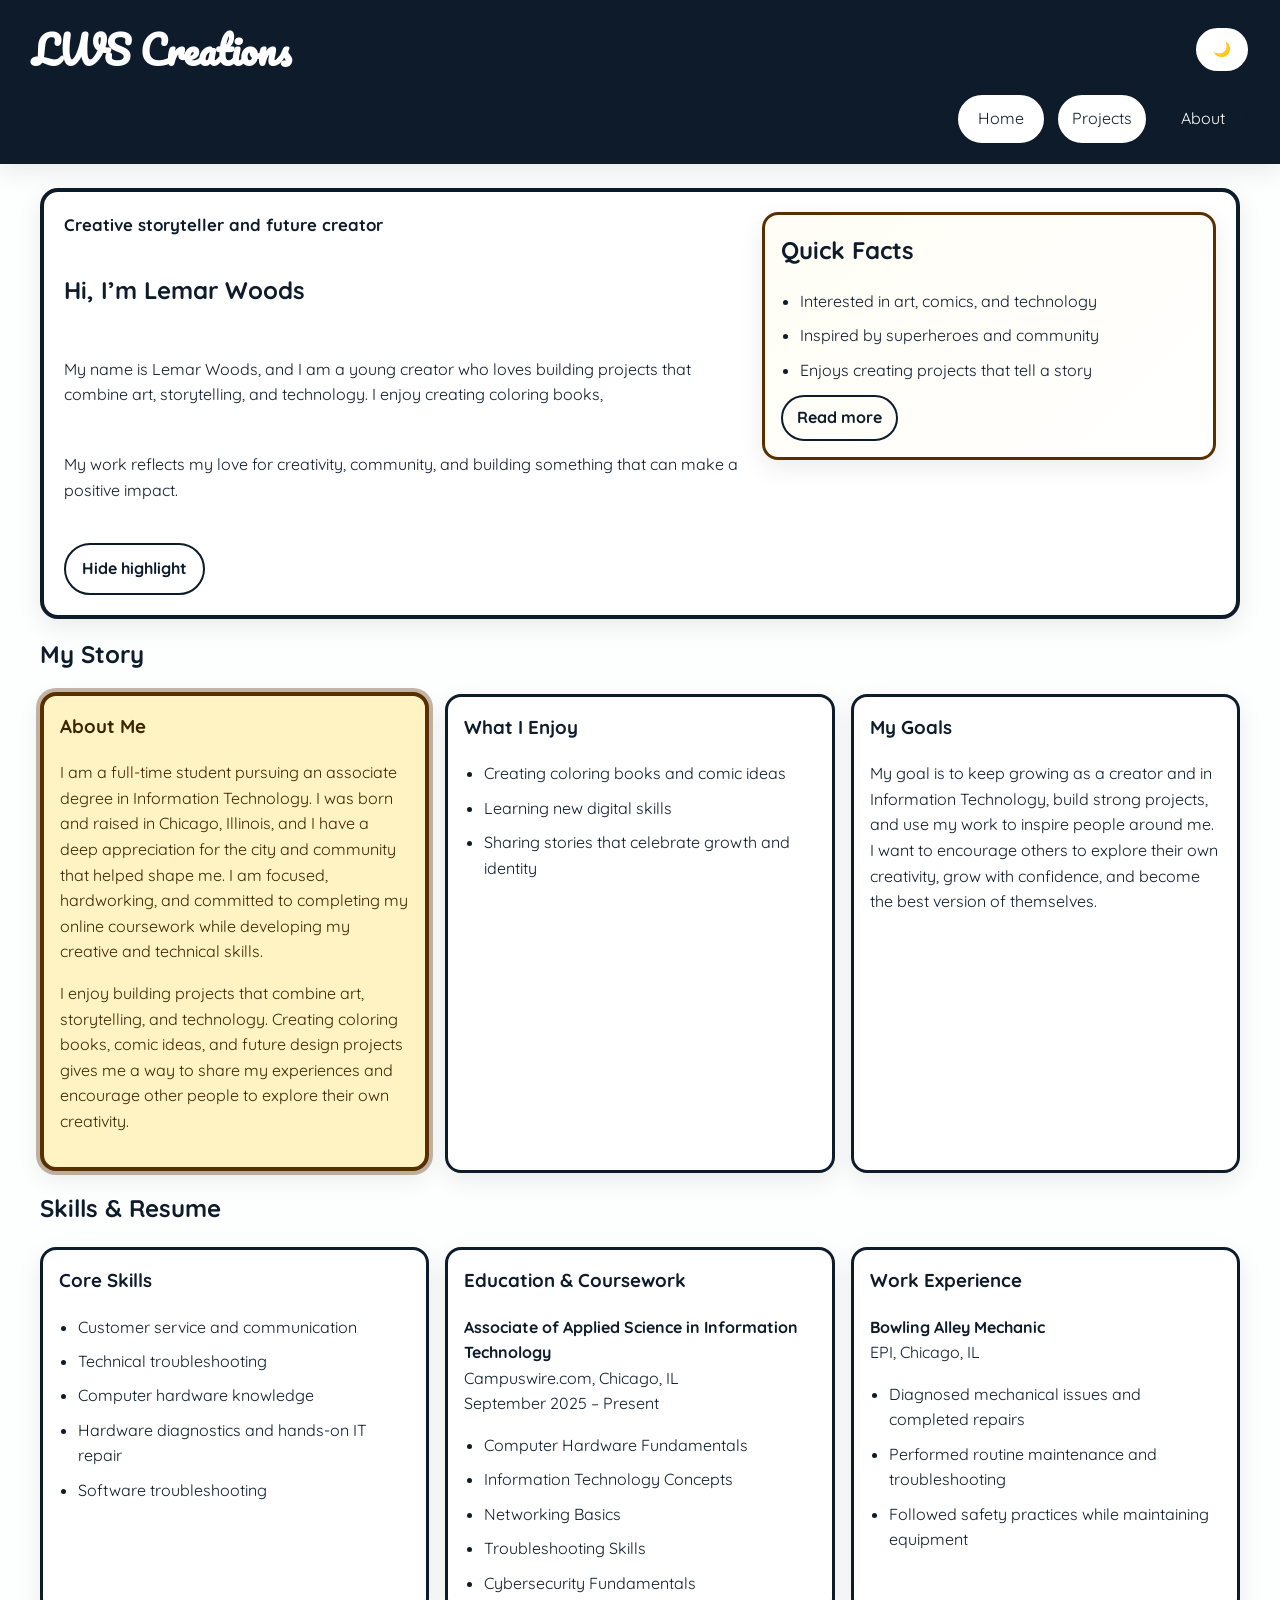
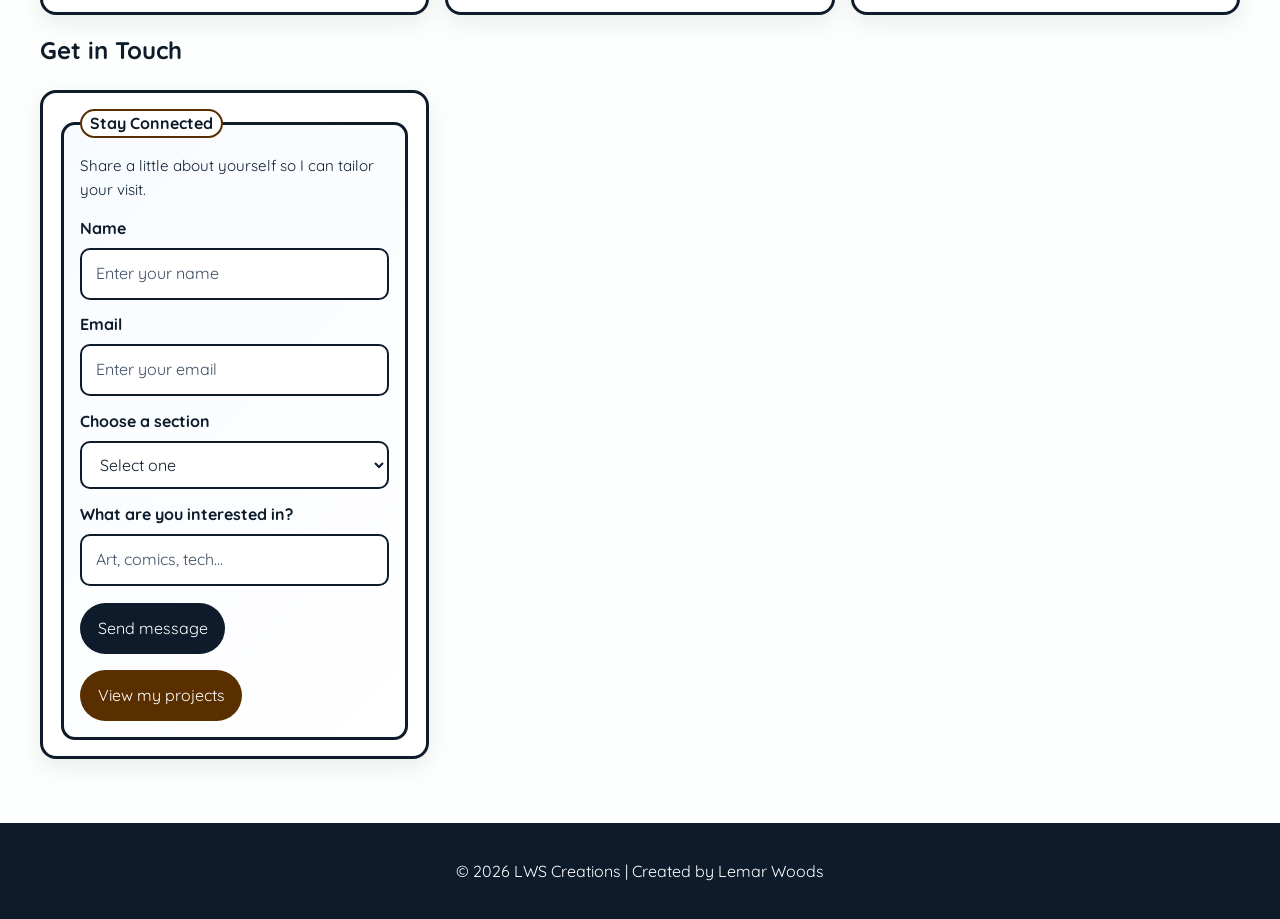
==== commit 265ae030: "Add skills and resume section" ====
--- a/about.html
+++ b/about.html
@@ -105,6 +105,45 @@
                 </article>
             </section>
 
+            <section id="skills-resume" class="about-grid resume-grid" aria-labelledby="skills-resume-heading">
+                <h2 id="skills-resume-heading">Skills &amp; Resume</h2>
+                <article class="about-card">
+                    <h3>Core Skills</h3>
+                    <ul class="about-list">
+                        <li>Customer service and communication</li>
+                        <li>Technical troubleshooting</li>
+                        <li>Computer hardware knowledge</li>
+                        <li>Hardware diagnostics and hands-on IT repair</li>
+                        <li>Software troubleshooting</li>
+                    </ul>
+                </article>
+
+                <article class="about-card">
+                    <h3>Education &amp; Coursework</h3>
+                    <p><strong>Associate of Applied Science in Information Technology</strong><br>
+                        Campuswire.com, Chicago, IL<br>
+                        September 2025 &ndash; Present</p>
+                    <ul class="about-list">
+                        <li>Computer Hardware Fundamentals</li>
+                        <li>Information Technology Concepts</li>
+                        <li>Networking Basics</li>
+                        <li>Troubleshooting Skills</li>
+                        <li>Cybersecurity Fundamentals</li>
+                    </ul>
+                </article>
+
+                <article class="about-card">
+                    <h3>Work Experience</h3>
+                    <p><strong>Bowling Alley Mechanic</strong><br>
+                        EPI, Chicago, IL</p>
+                    <ul class="about-list">
+                        <li>Diagnosed mechanical issues and completed repairs</li>
+                        <li>Performed routine maintenance and troubleshooting</li>
+                        <li>Followed safety practices while maintaining equipment</li>
+                    </ul>
+                </article>
+            </section>
+
             <section class="about-grid" aria-labelledby="connect-section-heading">
                 <h2 id="connect-section-heading">Get in Touch</h2>
                 <article class="about-card">
@@ -133,6 +172,7 @@
                                     <option value="">Select one</option>
                                     <option value="projects">Projects</option>
                                     <option value="about">About</option>
+                                    <option value="skills-resume">Skills &amp; Resume</option>
                                 </select>
                                 <p id="section-error" class="error-message" role="alert" hidden>Please choose a section.
                                 </p>
--- a/assets/css/style.css
+++ b/assets/css/style.css
@@ -469,6 +469,14 @@
     margin: 1rem auto 0;
 }
 
+.resume-grid {
+    scroll-margin-top: 7rem;
+}
+
+.resume-grid .about-card {
+    height: 100%;
+}
+
 .about-form {
     margin: 0;
 }
